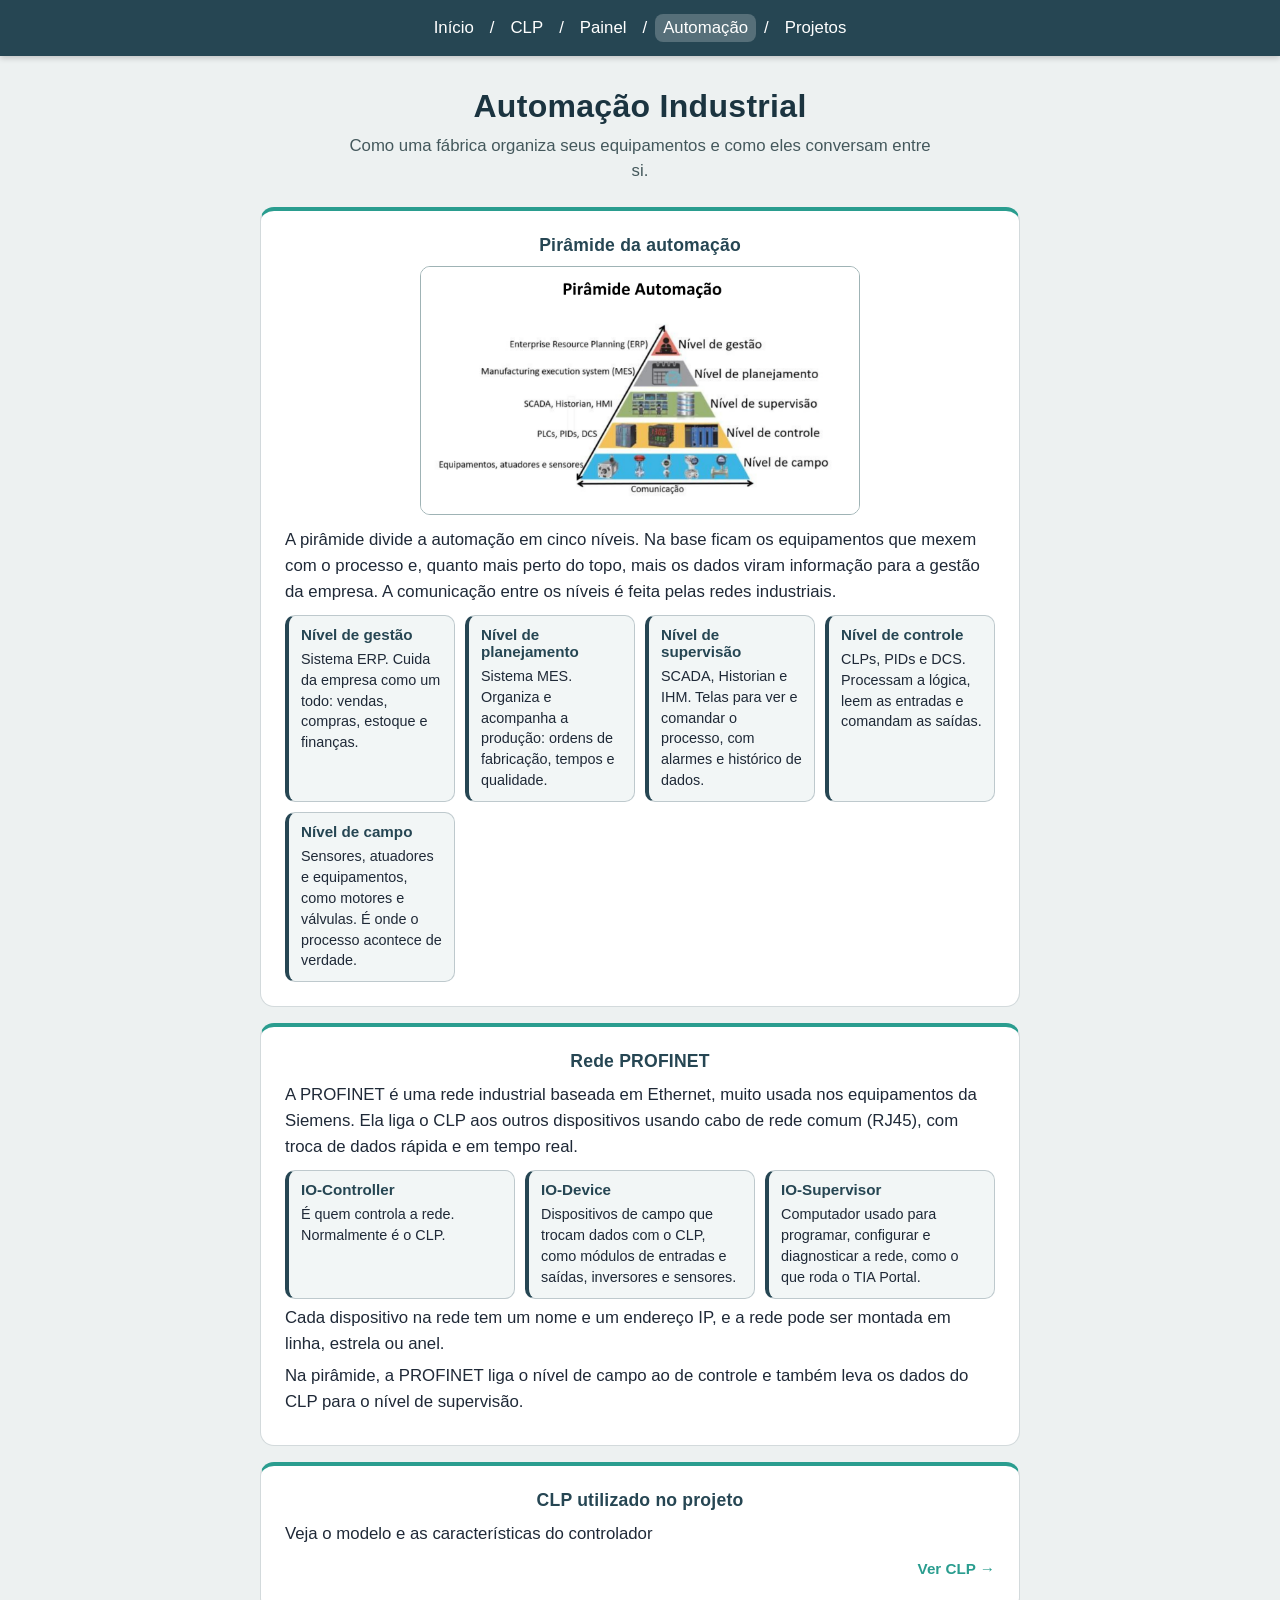
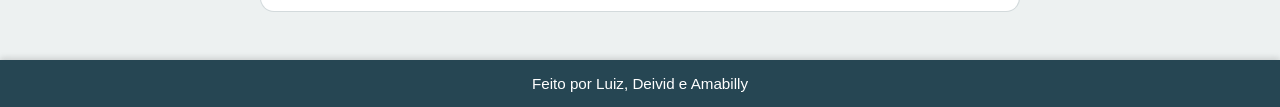
==== html/automacao.html @ 24285372 "versao dois" ====
<!DOCTYPE html>
<html lang="pt-BR">
<head>
    <meta charset="UTF-8">
    <meta name="viewport" content="width=device-width, initial-scale=1.0">
    <link rel="stylesheet" href="../css/style.css">
    <title>Automação</title>
</head>
<body>
    <header>
        <input type="checkbox" id="menu">
        <label for="menu" class="hamb">&#9776; Menu</label>
        <nav>
            <a href="../index.html">Início</a><span> /</span>
            <a href="./clp.html">CLP</a><span> /</span>
            <a href="./painel.html">Painel</a><span> /</span>
            <a class="atual" href="./automacao.html">Automação</a><span> /</span>
            <a href="./projetos.html">Projetos</a>
        </nav>
    </header>
    <main>

        <h1>Automação Industrial</h1>
        <p class="sub">Como uma fábrica organiza seus equipamentos e como eles conversam entre si.</p>

        <section>
            <h3>Pirâmide da automação</h3>
            <a href="../img/automacao.png" target="_blank"><img src="../img/automacao.png" alt="Pirâmide da automação com os cinco níveis"></a>
            <p>A pirâmide divide a automação em cinco níveis. Na base ficam os equipamentos que mexem com o processo e, quanto mais perto do topo, mais os dados viram informação para a gestão da empresa. A comunicação entre os níveis é feita pelas redes industriais.</p>
            <div class="grade">
                <div class="item n1">
                    <h4>Nível de gestão</h4>
                    <p>Sistema ERP. Cuida da empresa como um todo: vendas, compras, estoque e finanças.</p>
                </div>
                <div class="item n2">
                    <h4>Nível de planejamento</h4>
                    <p>Sistema MES. Organiza e acompanha a produção: ordens de fabricação, tempos e qualidade.</p>
                </div>
                <div class="item n3">
                    <h4>Nível de supervisão</h4>
                    <p>SCADA, Historian e IHM. Telas para ver e comandar o processo, com alarmes e histórico de dados.</p>
                </div>
                <div class="item n4">
                    <h4>Nível de controle</h4>
                    <p>CLPs, PIDs e DCS. Processam a lógica, leem as entradas e comandam as saídas.</p>
                </div>
                <div class="item n5">
                    <h4>Nível de campo</h4>
                    <p>Sensores, atuadores e equipamentos, como motores e válvulas. É onde o processo acontece de verdade.</p>
                </div>
            </div>
        </section>

        <section>
            <h3>Rede PROFINET</h3>
            <p>A PROFINET é uma rede industrial baseada em Ethernet, muito usada nos equipamentos da Siemens. Ela liga o CLP aos outros dispositivos usando cabo de rede comum (RJ45), com troca de dados rápida e em tempo real.</p>
            <div class="grade">
                <div class="item">
                    <h4>IO-Controller</h4>
                    <p>É quem controla a rede. Normalmente é o CLP.</p>
                </div>
                <div class="item">
                    <h4>IO-Device</h4>
                    <p>Dispositivos de campo que trocam dados com o CLP, como módulos de entradas e saídas, inversores e sensores.</p>
                </div>
                <div class="item">
                    <h4>IO-Supervisor</h4>
                    <p>Computador usado para programar, configurar e diagnosticar a rede, como o que roda o TIA Portal.</p>
                </div>
            </div>
            <p>Cada dispositivo na rede tem um nome e um endereço IP, e a rede pode ser montada em linha, estrela ou anel.</p>
            <p>Na pirâmide, a PROFINET liga o nível de campo ao de controle e também leva os dados do CLP para o nível de supervisão.</p>
        </section>

        <section class="pag">
            <a href="./clp.html">
                <h3>CLP utilizado no projeto</h3>
                <p>Veja o modelo e as características do controlador</p>
                <p class="ver">Ver CLP &rarr;</p>
            </a>
        </section>

    </main>
    <footer>
        <p>Feito por Luiz, Deivid e Amabilly</p>
    </footer>
</body>
</html>
---- css/style.css ----
*{
    margin: 0px;
    padding: 0px;
    box-sizing: border-box;
}

body{
    text-align: center;
    background-color: #EDF1F1;
    font-size: 1rem;
    color: #1F2937;
    display: flex;
    flex-direction: column;
    min-height: 100vh;
    font-family: Arial;
    -webkit-tap-highlight-color: transparent;
}

header{
    position: sticky;
    top: 0px;
    z-index: 10;
    background-color: #264653;
    width: 100%;
    padding: 14px 16px;
    box-shadow: 0 2px 6px rgba(0, 0, 0, 0.2);
}

nav{
    display: flex;
    justify-content: center;
    align-items: center;
    gap: 4px;
    flex-wrap: wrap;
    font-size: 0.95rem;
}

main{
    flex: 1;
    padding: 20px 16px;
    display: flex;
    flex-direction: column;
}

footer{
    background-color: #264653;
    width: 100%;
    padding: 15px 0px;
    text-align: center;
    box-shadow: 0 -2px 6px rgba(0, 0, 0, 0.15);
}

footer p{
    color: white;
    font-size: 0.95rem;
    padding: 0px 16px;
}

h1{
    margin-bottom: 8px;
    font-size: 1.5rem;
    color: #1B3440;
    letter-spacing: 0.3px;
}

.sub{
    max-width: 600px;
    margin: 0 auto 24px;
    line-height: 1.5;
    color: #44585C;
}

a{
    color: white;
    text-decoration: none;
    transition: background-color 0.3s, padding 0.3s;
}

a:hover{
    background-color: rgba(255, 255, 255, 0.18);
    border-radius: 8px;
}

span{
    color: white;
}

header a,
footer a{
    padding: 4px 8px;
}

nav a.atual{
    background-color: rgba(255, 255, 255, 0.22);
    border-radius: 8px;
}

section{
    background-color: #FFFFFF;
    border-radius: 14px;
    padding: 16px;
    margin: 0 auto 16px;
    width: 100%;
    max-width: 600px;
    text-align: left;
    transition: box-shadow 0.4s ease;
    border: 1px solid rgba(38, 70, 83, 0.2);
    border-top: 4px solid #2A9D8F;
}

section:hover{
    box-shadow: 3px 4px 12px rgba(0, 0, 0, 0.15);
}

section h3{
    text-align: center;
    margin-bottom: 10px;
    color: #264653;
    font-size: 1.1rem;
    letter-spacing: 0.2px;
}

section img{
    display: block;
    margin: 0 auto 12px;
    width: 100%;
    max-width: 340px;
    height: auto;
    border-radius: 10px;
    border: 1px solid #9FB3B5;
}

section p{
    margin: 6px 0;
    line-height: 1.55;
}

section ul{
    margin: 6px 0 6px 20px;
    line-height: 1.55;
}

.pag a{
    display: block;
    color: #1F2937;
}

.pag a:hover{
    background-color: transparent;
}

.pag{
    transition: box-shadow 0.4s ease, transform 0.25s ease, background-color 0.25s;
}

.pag .ver{
    margin-top: 10px;
    text-align: right;
    font-weight: bold;
    font-size: 0.95rem;
    color: #2A9D8F;
    transition: padding 0.25s;
}

.pag:hover{
    box-shadow: 3px 4px 12px rgba(0, 0, 0, 0.2);
    cursor: pointer;
    transform: translateY(-3px);
    background-color: #F2FAF9;
    border-color: #2A9D8F;
}

.pag:hover .ver{
    padding-right: 6px;
}

.pag:active{
    transform: translateY(0px);
}

.grade{
    display: grid;
    grid-template-columns: repeat(auto-fit, minmax(150px, 1fr));
    gap: 10px;
    margin-top: 10px;
}

.grade .item{
    background-color: #F2F6F6;
    border: 1px solid rgba(38, 70, 83, 0.25);
    border-left: 4px solid #264653;
    border-radius: 10px;
    padding: 10px 12px;
    text-align: left;
}

.grade .item h4{
    color: #264653;
    font-size: 0.95rem;
    margin-bottom: 6px;
}

.grade .item p{
    font-size: 0.9rem;
    line-height: 1.45;
    margin: 0;
}

.n1{ border-left-color: #D9534F; }
.n2{ border-left-color: #8E8E93; }
.n3{ border-left-color: #5CA85C; }
.n4{ border-left-color: #E8A317; }
.n5{ border-left-color: #2B8FD6; }

.galeria{
    display: grid;
    grid-template-columns: repeat(auto-fit, minmax(150px, 1fr));
    gap: 10px;
    margin-top: 10px;
}

.galeria a{
    display: block;
    padding: 0px;
}

.galeria a:hover{
    background-color: transparent;
}

.galeria img{
    width: 100%;
    max-width: none;
    height: 160px;
    object-fit: cover;
    margin: 0;
    cursor: pointer;
    transition: transform 0.25s ease;
}

.galeria img:hover{
    transform: scale(1.03);
}

section video{
    display: block;
    width: 100%;
    max-width: 480px;
    margin: 12px auto 0;
    border-radius: 10px;
    border: 1px solid #9FB3B5;
    background-color: #000;
}

.tabela{
    width: 100%;
    margin-top: 10px;
    border-collapse: collapse;
    font-size: 0.92rem;
}

.tabela th{
    background-color: #264653;
    color: white;
    padding: 8px;
    text-align: left;
}

.tabela td{
    padding: 8px;
    border-bottom: 1px solid #D6E0E0;
}

details{
    margin-top: 10px;
}

summary{
    cursor: pointer;
    color: #264653;
    font-weight: bold;
    margin-bottom: 10px;
}

#menu{
    position: absolute;
    opacity: 0;
    pointer-events: none;
}

.hamb{
    display: none;
}

@media (max-width: 767px){
    .hamb{
        display: block;
        color: white;
        font-size: 1.2rem;
        font-weight: bold;
        cursor: pointer;
        padding: 2px 8px;
        user-select: none;
    }

    header nav{
        display: none;
        flex-direction: column;
        gap: 6px;
        margin-top: 12px;
    }

    #menu:checked ~ nav{
        display: flex;
    }

    nav span{
        display: none;
    }

    header nav a{
        display: block;
        width: 100%;
        padding: 10px;
        background-color: rgba(255, 255, 255, 0.08);
        border-radius: 8px;
    }

    header nav a.atual{
        background-color: rgba(255, 255, 255, 0.25);
    }
}

@media (min-width: 768px){
    body{
        font-size: 1.05rem;
    }

    main{
        padding: 32px 24px;
    }

    h1{
        font-size: 2rem;
    }

    nav{
        font-size: 1.05rem;
        gap: 8px;
    }

    section{
        max-width: 760px;
        padding: 24px;
    }

    section img{
        max-width: 440px;
    }

    .galeria img{
        height: 200px;
    }
}
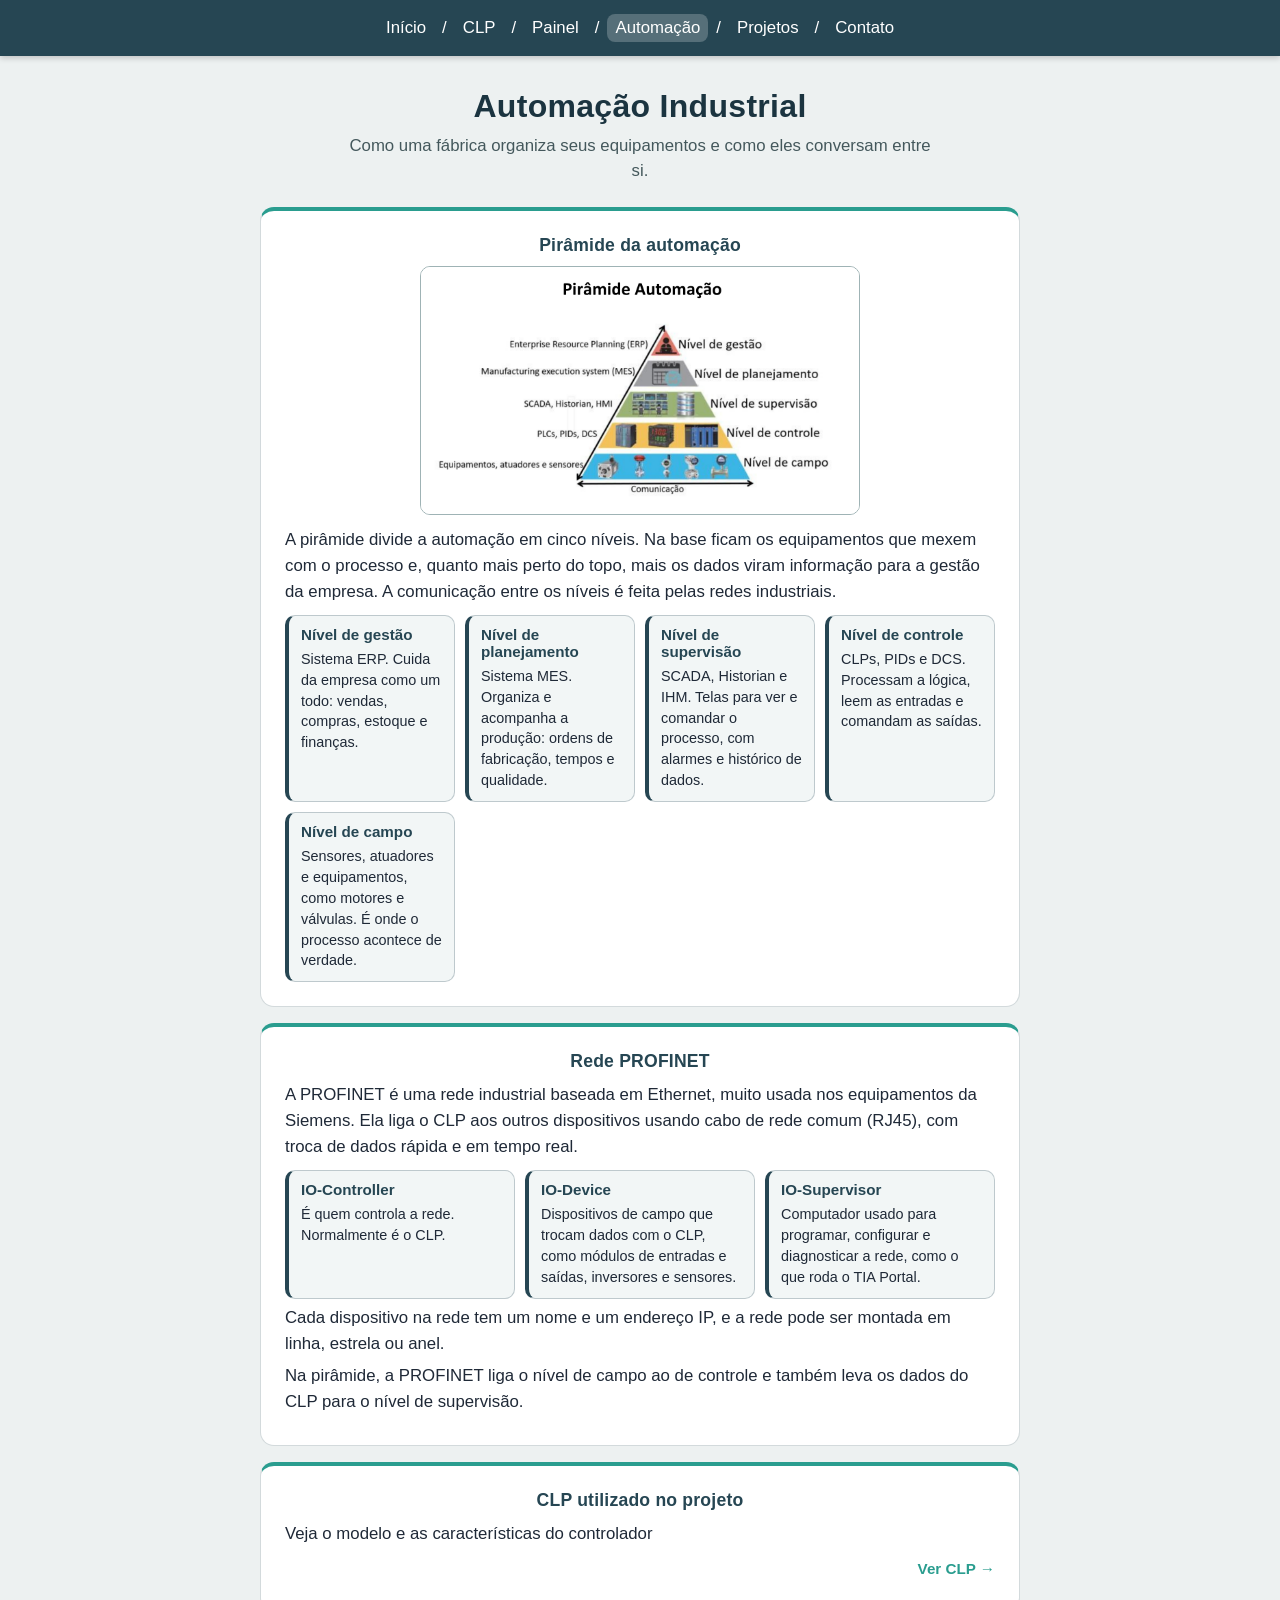
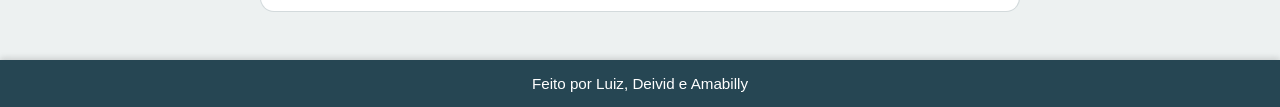
==== commit 5056b7ee: "versao quatro" ====
--- a/html/automacao.html
+++ b/html/automacao.html
@@ -15,7 +15,8 @@
             <a href="./clp.html">CLP</a><span> /</span>
             <a href="./painel.html">Painel</a><span> /</span>
             <a class="atual" href="./automacao.html">Automação</a><span> /</span>
-            <a href="./projetos.html">Projetos</a>
+            <a href="./projetos.html">Projetos</a><span> /</span>
+            <a href="./contato.html">Contato</a>
         </nav>
     </header>
     <main>
--- a/css/style.css
+++ b/css/style.css
@@ -212,6 +212,28 @@
 .n4{ border-left-color: #E8A317; }
 .n5{ border-left-color: #2B8FD6; }
 
+section img.ladder{
+    max-width: 100%;
+    margin-top: 14px;
+    margin-bottom: 6px;
+    background-color: #FFFFFF;
+}
+
+.legenda{
+    text-align: center;
+    font-size: 0.88rem;
+    color: #44585C;
+    margin-bottom: 10px;
+}
+
+.aviso{
+    background-color: #F2FAF9;
+    border-left: 4px solid #2A9D8F;
+    border-radius: 8px;
+    padding: 6px 12px;
+    margin-top: 12px;
+}
+
 .galeria{
     display: grid;
     grid-template-columns: repeat(auto-fit, minmax(150px, 1fr));
@@ -280,6 +302,43 @@
     color: #264653;
     font-weight: bold;
     margin-bottom: 10px;
+}
+
+.contatos{
+    display: flex;
+    flex-direction: column;
+    gap: 10px;
+    margin-top: 10px;
+}
+
+.contatos .item{
+    background-color: #F2F6F6;
+    border: 1px solid rgba(38, 70, 83, 0.25);
+    border-left: 4px solid #2A9D8F;
+    border-radius: 10px;
+    padding: 12px 14px;
+    text-align: left;
+}
+
+.contatos .item h4{
+    color: #264653;
+    font-size: 1rem;
+    margin-bottom: 4px;
+}
+
+.contatos .item p{
+    margin: 0;
+    word-break: break-all;
+}
+
+a.email{
+    color: #2A9D8F;
+    font-weight: bold;
+}
+
+a.email:hover{
+    background-color: transparent;
+    text-decoration: underline;
 }
 
 #menu{
